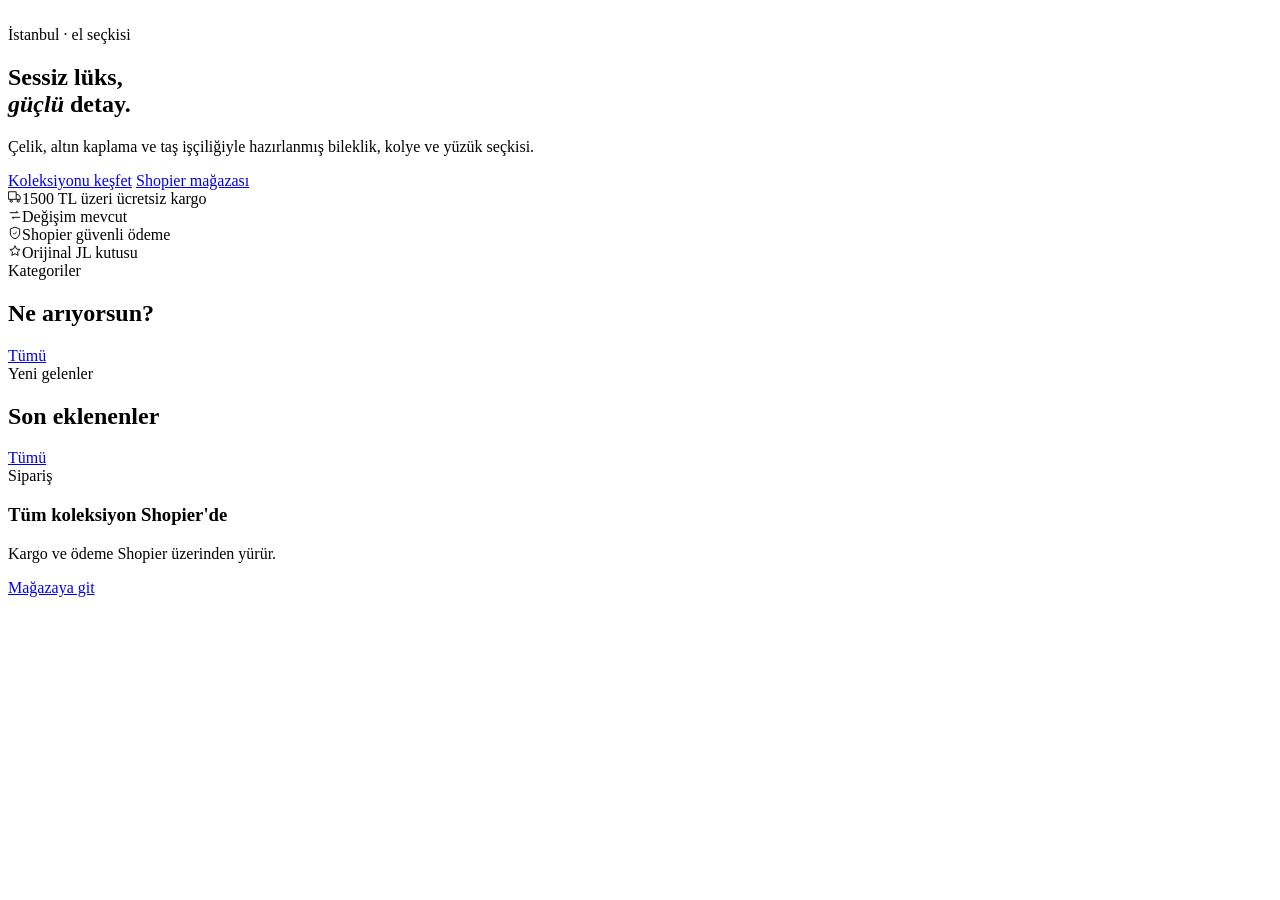
==== index.html @ e1771c8d "Add files via upload" ====
<!DOCTYPE html>
<html lang="tr">
<head>
<meta charset="utf-8">
<meta name="viewport" content="width=device-width, initial-scale=1">
<title>JettLuxe Premium — Bileklik, kolye ve yüzük seçkisi</title>
<meta name="description" content="JettLuxe Premium: çelik ve altın kaplama bileklik, kolye, yüzük. Shopier güvenli ödeme, 1500 TL üzeri ücretsiz kargo, değişim mevcut.">
<link rel="icon" href="https://cdn.shopier.app/logo_234/jettluxe_b86499b43bdf56d7e2f80069fc2dd0ce.png">
<link rel="preconnect" href="https://fonts.googleapis.com">
<link rel="preconnect" href="https://fonts.gstatic.com" crossorigin>
<link href="https://fonts.googleapis.com/css2?family=Playfair+Display:ital,wght@0,400;0,500;1,400&family=Inter:wght@300;400;500;600&display=swap" rel="stylesheet">
<link rel="stylesheet" href="/assets/style.css">
</head>
<body data-page="home">
<div id="hdr"></div>
<main>
  <section class="hero">
    <img class="bgimg" src="https://cdn.shopier.app/pictures_large/jettluxe_e9b9df04c0523e3d3bd418f8365017af.jpeg" alt="">
    <div class="veil"></div>
    <div class="in">
      <div class="eyebrow">İstanbul · el seçkisi</div>
      <h1 class="serif">Sessiz lüks,<br><em>güçlü</em> detay.</h1>
      <p>Çelik, altın kaplama ve taş işçiliğiyle hazırlanmış bileklik, kolye ve yüzük seçkisi.</p>
      <div class="cta">
        <a class="btn btn-gold" href="/koleksiyon">Koleksiyonu keşfet</a>
        <a class="btn btn-ghost" href="https://www.shopier.com/jettluxe" target="_blank" rel="noopener">Shopier mağazası</a>
      </div>
    </div>
  </section>

  <div class="trust">
    <div><svg width="14" height="14" viewBox="0 0 24 24" fill="none" stroke="currentColor" stroke-width="1.6"><path d="M1 3h13v13H1zM14 8h4l3 4v4h-7"/><circle cx="5.5" cy="19" r="2"/><circle cx="17.5" cy="19" r="2"/></svg>1500 TL üzeri ücretsiz kargo</div>
    <div><svg width="14" height="14" viewBox="0 0 24 24" fill="none" stroke="currentColor" stroke-width="1.6"><path d="M3 8h14l-3-3M21 16H7l3 3"/></svg>Değişim mevcut</div>
    <div><svg width="14" height="14" viewBox="0 0 24 24" fill="none" stroke="currentColor" stroke-width="1.6"><path d="M12 2l8 3v7c0 5-3.5 8.5-8 10-4.5-1.5-8-5-8-10V5z"/><path d="M9 12l2 2 4-4"/></svg>Shopier güvenli ödeme</div>
    <div><svg width="14" height="14" viewBox="0 0 24 24" fill="none" stroke="currentColor" stroke-width="1.6"><path d="M12 3l2.6 5.6 6.1.8-4.5 4.2 1.2 6-5.4-3-5.4 3 1.2-6L3.3 9.4l6.1-.8z"/></svg>Orijinal JL kutusu</div>
  </div>

  <section class="sec wrap">
    <div class="sec-head">
      <div><div class="eyebrow">Kategoriler</div><h2>Ne arıyorsun?</h2></div>
      <a href="/koleksiyon">Tümü</a>
    </div>
    <div class="cats" id="cats"></div>
  </section>

  <div class="rule"></div>

  <section class="sec wrap">
    <div class="sec-head">
      <div><div class="eyebrow">Yeni gelenler</div><h2>Son eklenenler</h2></div>
      <a href="/koleksiyon">Tümü</a>
    </div>
    <div class="grid" id="newest"></div>
  </section>

  <section class="band">
    <div class="eyebrow">Sipariş</div>
    <h3 class="serif">Tüm koleksiyon Shopier'de</h3>
    <p>Kargo ve ödeme Shopier üzerinden yürür.</p>
    <a class="btn btn-gold" href="https://www.shopier.com/jettluxe" target="_blank" rel="noopener">Mağazaya git</a>
  </section>
</main>
<div id="ftr"></div>
<script src="/assets/data.js"></script>
<script src="/assets/app.js"></script>
<script>boot(home);</script>
</body>
</html>
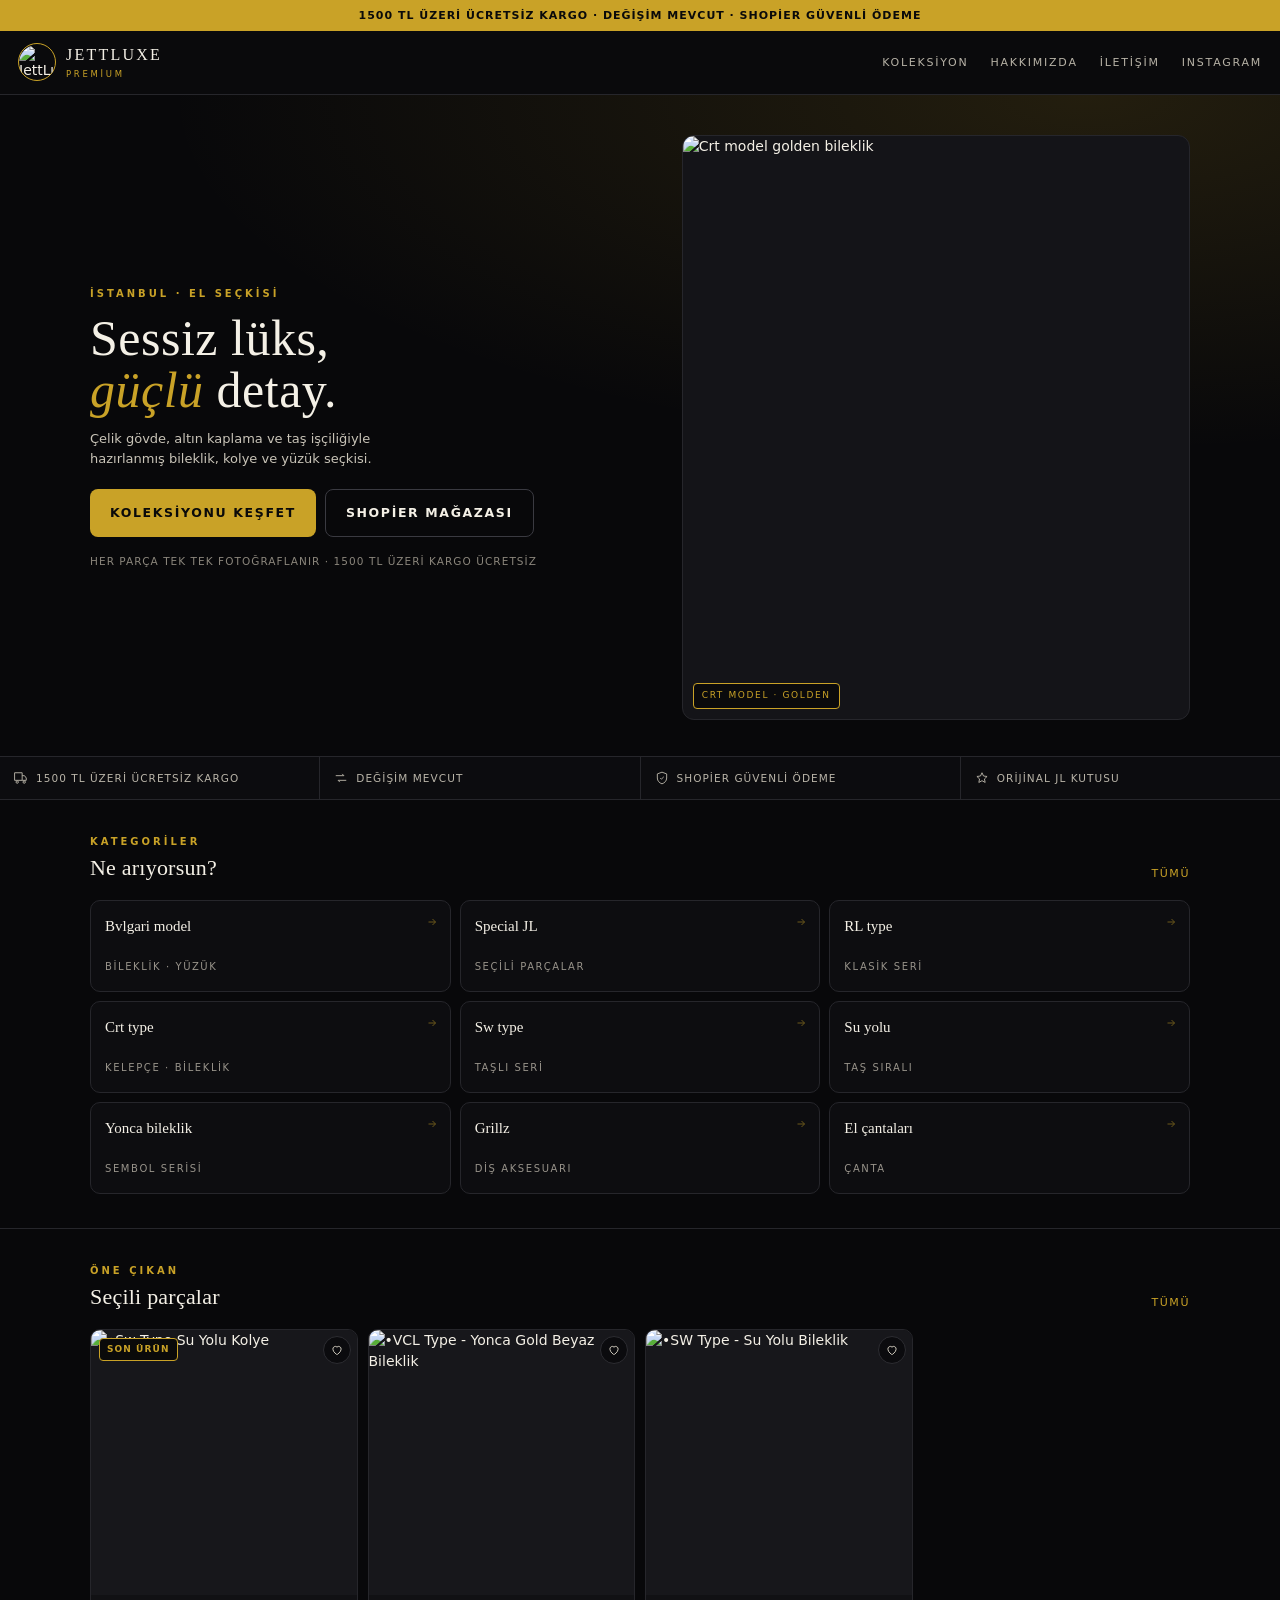
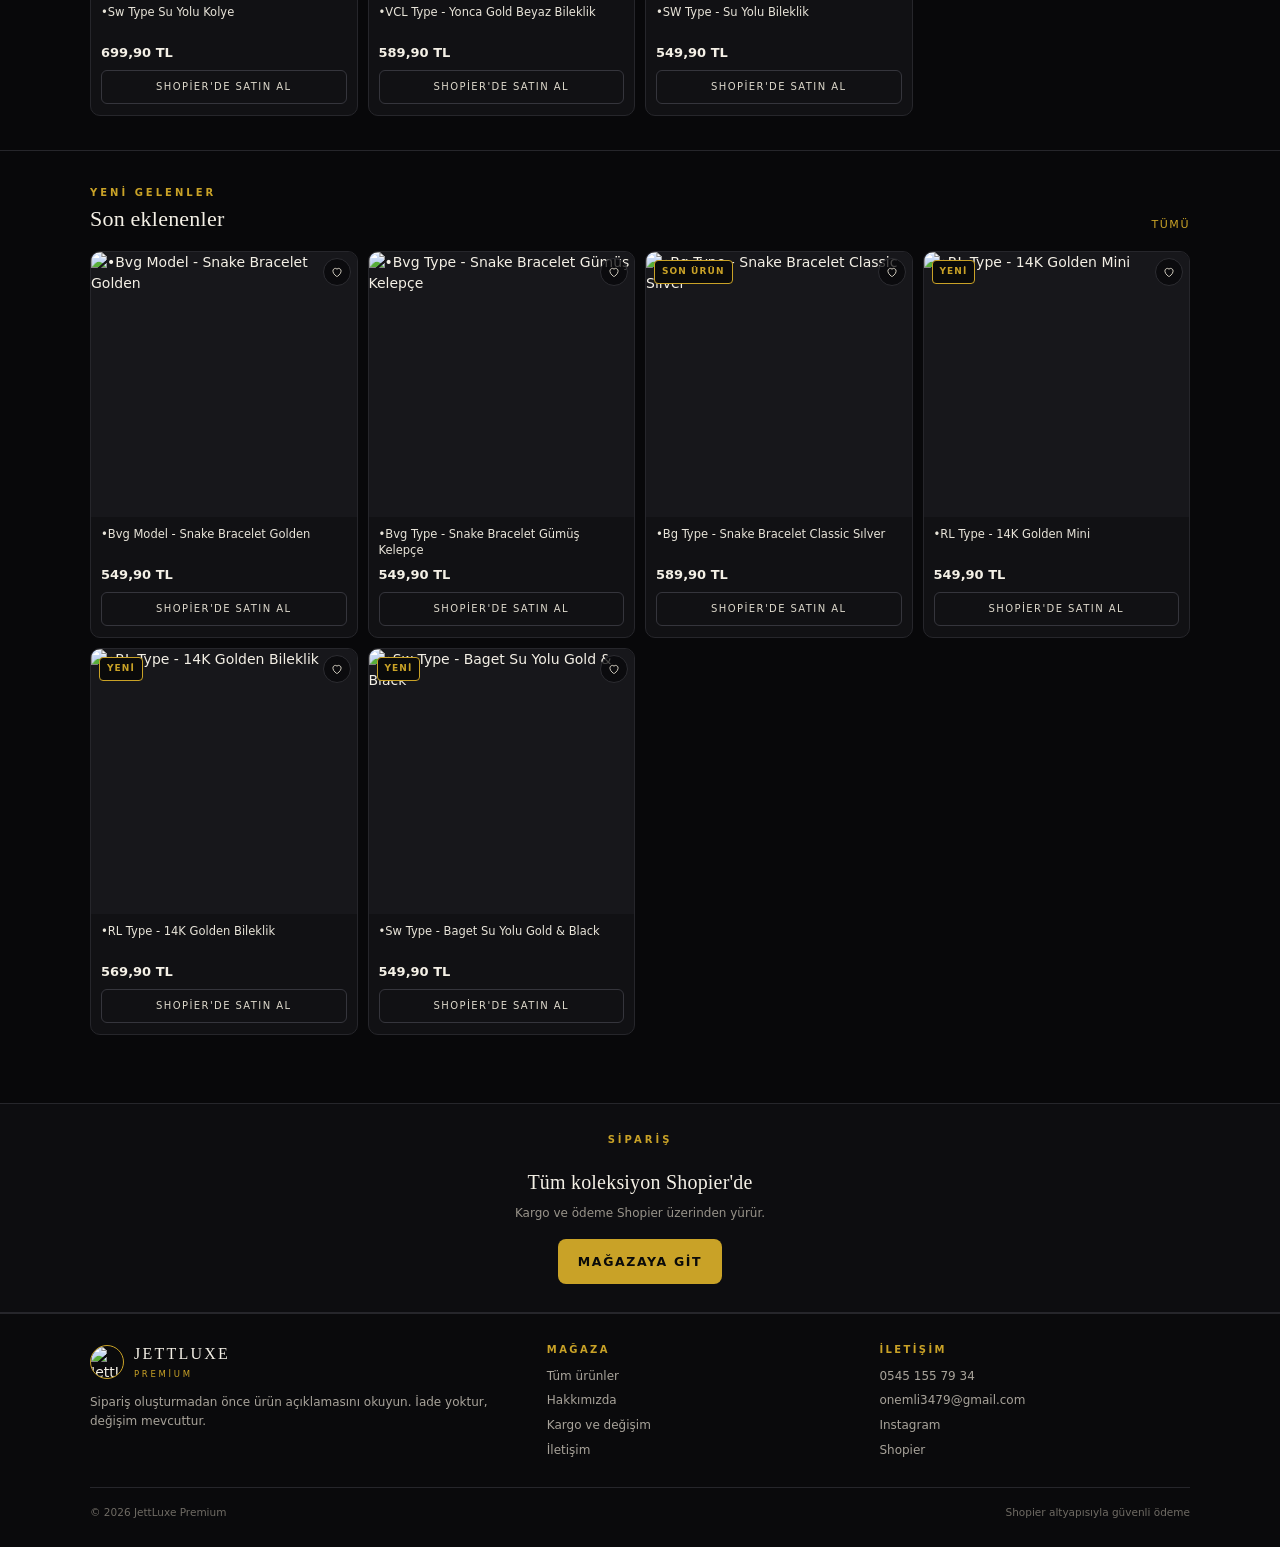
==== commit 3811e153: "Update index.html" ====
--- a/index.html
+++ b/index.html
@@ -15,16 +15,21 @@
 <div id="hdr"></div>
 <main>
   <section class="hero">
-    <img class="bgimg" src="https://cdn.shopier.app/pictures_large/jettluxe_e9b9df04c0523e3d3bd418f8365017af.jpeg" alt="">
-    <div class="veil"></div>
-    <div class="in">
-      <div class="eyebrow">İstanbul · el seçkisi</div>
-      <h1 class="serif">Sessiz lüks,<br><em>güçlü</em> detay.</h1>
-      <p>Çelik, altın kaplama ve taş işçiliğiyle hazırlanmış bileklik, kolye ve yüzük seçkisi.</p>
-      <div class="cta">
-        <a class="btn btn-gold" href="/koleksiyon">Koleksiyonu keşfet</a>
-        <a class="btn btn-ghost" href="https://www.shopier.com/jettluxe" target="_blank" rel="noopener">Shopier mağazası</a>
+    <div class="hero-grid">
+      <div class="hero-txt">
+        <div class="eyebrow">İstanbul · el seçkisi</div>
+        <h1 class="serif">Sessiz lüks,<br><em>güçlü</em> detay.</h1>
+        <p>Çelik gövde, altın kaplama ve taş işçiliğiyle hazırlanmış bileklik, kolye ve yüzük seçkisi.</p>
+        <div class="cta">
+          <a class="btn btn-gold" href="/koleksiyon">Koleksiyonu keşfet</a>
+          <a class="btn btn-ghost" href="https://www.shopier.com/jettluxe" target="_blank" rel="noopener">Shopier mağazası</a>
+        </div>
+        <div class="hero-note">Her parça tek tek fotoğraflanır · 1500 TL üzeri kargo ücretsiz</div>
       </div>
+      <a class="hero-art" href="/urun?id=50888064">
+        <img src="https://cdn.shopier.app/scaledoriginal/jettluxe_ddeecea54806fc763a64a87a7d476260.jpeg" alt="Crt model golden bileklik">
+        <span class="hero-tag">Crt model · golden</span>
+      </a>
     </div>
   </section>
 
@@ -41,6 +46,16 @@
       <a href="/koleksiyon">Tümü</a>
     </div>
     <div class="cats" id="cats"></div>
+  </section>
+
+  <div class="rule"></div>
+
+  <section class="sec wrap">
+    <div class="sec-head">
+      <div><div class="eyebrow">Öne çıkan</div><h2>Seçili parçalar</h2></div>
+      <a href="/koleksiyon">Tümü</a>
+    </div>
+    <div class="grid" id="featured"></div>
   </section>
 
   <div class="rule"></div>
@@ -65,4 +80,4 @@
 <script src="/assets/app.js"></script>
 <script>boot(home);</script>
 </body>
-</html>+</html>
--- a/assets/style.css
+++ b/assets/style.css
@@ -0,0 +1,118 @@
+:root{--gold:#C9A227;--gold-soft:#E4C766;--bg:#08080A;--card:#111114;--line:#26262B;--txt:#F4F0E6;--muted:#98938A}
+*{box-sizing:border-box}
+html{scroll-behavior:smooth}
+body{margin:0;background:var(--bg);color:var(--txt);font-family:Inter,system-ui,sans-serif;font-size:14px;line-height:1.55;-webkit-font-smoothing:antialiased}
+img{display:block;max-width:100%}
+a{color:inherit;text-decoration:none}
+button{font-family:inherit;cursor:pointer;border:none;background:none;color:inherit}
+.serif,h1,h2,h3{font-family:'Playfair Display',Georgia,serif;font-weight:400;letter-spacing:.01em}
+.wrap{padding:0 18px;max-width:1100px;margin:0 auto}
+.muted{color:var(--muted)}
+.ann{background:var(--gold);color:#0a0a0a;font-size:11px;letter-spacing:.09em;text-transform:uppercase;font-weight:600;text-align:center;padding:7px 10px}
+header{position:sticky;top:0;z-index:50;display:flex;align-items:center;justify-content:space-between;padding:12px 18px;border-bottom:1px solid var(--line);background:rgba(11,11,13,.96);backdrop-filter:blur(8px)}
+.brand{display:flex;align-items:center;gap:10px}
+.brand img{width:38px;height:38px;border-radius:50%;object-fit:cover;border:1px solid var(--gold)}
+.brand b{font-family:'Playfair Display',serif;font-weight:500;font-size:16px;letter-spacing:.14em}
+.brand small{display:block;font-size:8.5px;letter-spacing:.32em;color:var(--gold);text-transform:uppercase;margin-top:1px}
+.burger{width:38px;height:34px;display:grid;place-items:center;border:1px solid var(--line);border-radius:8px}
+nav.desk{display:none}
+.drawer{display:none;border-bottom:1px solid var(--line);background:#0d0d10}
+.drawer.open{display:block}
+.drawer a{display:flex;justify-content:space-between;padding:13px 18px;border-bottom:1px solid #1a1a1e;font-size:13.5px;letter-spacing:.04em}
+.drawer a:last-child{border-bottom:none}
+.drawer a span{color:var(--gold)}
+.btn{display:inline-flex;align-items:center;justify-content:center;gap:8px;padding:13px 20px;font-size:12.5px;font-weight:600;letter-spacing:.13em;text-transform:uppercase;border-radius:8px;transition:.18s}
+.btn-gold{background:var(--gold);color:#0a0a0a}
+.btn-gold:hover{background:var(--gold-soft)}
+.btn-ghost{border:1px solid #3a3a41;color:var(--txt)}
+.btn-ghost:hover{border-color:var(--gold);color:var(--gold)}
+.btn-block{width:100%}
+.eyebrow{font-size:10px;letter-spacing:.3em;text-transform:uppercase;color:var(--gold);font-weight:600}
+.sec{padding:34px 0}
+.sec-head{display:flex;align-items:flex-end;justify-content:space-between;gap:12px;margin-bottom:18px}
+.sec-head h2{font-size:22px;line-height:1.2;margin:6px 0 0}
+.sec-head a{font-size:11px;letter-spacing:.14em;text-transform:uppercase;color:var(--gold);white-space:nowrap}
+.rule{height:1px;background:var(--line)}
+.hero{padding:26px 18px 24px;border-bottom:1px solid var(--line);background:radial-gradient(120% 90% at 85% 0%,rgba(201,162,39,.14),transparent 60%)}
+.hero-grid{display:grid;gap:22px}
+.hero h1{font-size:38px;line-height:1.03;margin:12px 0 10px}
+.hero h1 em{font-style:italic;color:var(--gold)}
+.hero p{font-size:13px;color:#c9c4b8;max-width:340px}
+.hero .cta{display:flex;gap:9px;margin-top:20px;flex-wrap:wrap}
+.hero-note{margin-top:16px;font-size:10.5px;letter-spacing:.1em;text-transform:uppercase;color:#8b867c}
+.hero-art{position:relative;display:block;border:1px solid var(--line);border-radius:12px;overflow:hidden;aspect-ratio:4/5;background:#141418}
+.hero-art img{width:100%;height:100%;object-fit:cover}
+.hero-tag{position:absolute;left:10px;bottom:10px;font-size:9px;letter-spacing:.18em;text-transform:uppercase;background:rgba(8,8,10,.82);border:1px solid var(--gold);color:var(--gold);padding:5px 8px;border-radius:4px}
+.trust{display:grid;grid-template-columns:repeat(2,1fr);gap:1px;background:var(--line);border-bottom:1px solid var(--line)}
+.trust div{background:#0c0c0f;padding:13px 14px;font-size:10.5px;letter-spacing:.1em;text-transform:uppercase;color:#b9b4a8;display:flex;gap:8px;align-items:center}
+.trust svg{flex:0 0 14px}
+.cats{display:grid;grid-template-columns:repeat(2,1fr);gap:9px}
+.cat{position:relative;border:1px solid var(--line);border-radius:10px;padding:16px 14px;background:#0d0d10;display:flex;flex-direction:column;justify-content:space-between;min-height:92px;transition:.18s}
+.cat:hover{border-color:var(--gold);background:#131317}
+.cat b{font-family:'Playfair Display',serif;font-weight:400;font-size:15px;line-height:1.25}
+.cat small{font-size:10px;letter-spacing:.16em;text-transform:uppercase;color:var(--muted);margin-top:10px}
+.cat span.arw{position:absolute;top:12px;right:12px;color:var(--gold);opacity:.5}
+.filters{display:flex;gap:8px;overflow-x:auto;padding:0 0 14px;scrollbar-width:none}
+.filters::-webkit-scrollbar{display:none}
+.chip{flex:0 0 auto;border:1px solid var(--line);border-radius:99px;padding:8px 14px;font-size:11px;letter-spacing:.09em;text-transform:uppercase;color:#b7b2a6;white-space:nowrap;background:#0d0d10}
+.chip.on{background:var(--gold);border-color:var(--gold);color:#0a0a0a;font-weight:600}
+.toolbar{display:flex;gap:9px;padding-bottom:16px}
+.search{flex:1;display:flex;align-items:center;gap:8px;border:1px solid var(--line);border-radius:8px;padding:0 11px;background:#0d0d10}
+.search input{flex:1;background:none;border:none;outline:none;color:var(--txt);font-size:12.5px;padding:11px 0;font-family:inherit}
+select{background:#0d0d10;border:1px solid var(--line);border-radius:8px;color:#b7b2a6;font-size:11.5px;padding:0 8px;font-family:inherit;outline:none}
+.grid{display:grid;grid-template-columns:repeat(2,1fr);gap:10px}
+.card{border:1px solid var(--line);border-radius:10px;overflow:hidden;background:var(--card);display:flex;flex-direction:column;transition:.18s}
+.card:hover{border-color:#3d3d44}
+.thumb{position:relative;aspect-ratio:1/1;background:#17171b;overflow:hidden}
+.thumb img{width:100%;height:100%;object-fit:cover;transition:transform .5s}
+.card:hover .thumb img{transform:scale(1.05)}
+.badge{position:absolute;top:8px;left:8px;background:#0a0a0a;border:1px solid var(--gold);color:var(--gold);font-size:9px;letter-spacing:.12em;text-transform:uppercase;padding:4px 7px;border-radius:4px;font-weight:600}
+.fav{position:absolute;top:6px;right:6px;width:28px;height:28px;display:grid;place-items:center;border-radius:50%;background:rgba(8,8,10,.72);border:1px solid #2c2c31;color:#cfcabd}
+.fav.on{color:var(--gold);border-color:var(--gold)}
+.card .body{padding:10px 10px 11px;display:flex;flex-direction:column;gap:7px;flex:1}
+.card .nm{font-size:11.5px;line-height:1.35;color:#e8e4d9;min-height:31px}
+.card .pr{font-size:13px;font-weight:600}
+.card .buy{margin-top:auto;border:1px solid #35353c;border-radius:6px;padding:8px;font-size:10px;letter-spacing:.14em;text-transform:uppercase;text-align:center;color:#ded9cc}
+.card .buy:hover{background:var(--gold);border-color:var(--gold);color:#0a0a0a;font-weight:600}
+.detail-img{aspect-ratio:1/1;background:#141418;border-radius:10px;overflow:hidden}
+.detail-img img{width:100%;height:100%;object-fit:cover}
+.pmeta{padding:18px 0}
+.pmeta h1{font-size:24px;line-height:1.2;margin:9px 0 8px}
+.price{font-size:24px;font-weight:600}
+.kvgrid{display:grid;gap:8px;margin:16px 0}
+.kv{display:flex;gap:10px;align-items:flex-start;font-size:12px;color:#bcb7ab;border:1px solid var(--line);border-radius:8px;padding:11px 12px;background:#0d0d10}
+.kv svg{flex:0 0 15px;margin-top:2px;color:var(--gold)}
+.page-hd{padding:30px 0 18px;border-bottom:1px solid var(--line)}
+.page-hd h1{font-size:30px;line-height:1.1;margin-top:10px}
+.prose{padding:20px 0;font-size:13.5px;color:#c4bfb3;line-height:1.75}
+.prose p+p{margin-top:14px}
+.prose h3{font-size:17px;color:var(--txt);margin:22px 0 8px}
+.prose ul{margin:10px 0 0 16px}
+.prose li{margin-bottom:7px}
+.band{background:#0d0d10;border-top:1px solid var(--line);border-bottom:1px solid var(--line);padding:28px 18px;text-align:center;margin-top:34px}
+.band h3{font-size:20px;margin-bottom:6px}
+.band p{font-size:12px;color:var(--muted);margin:0 0 16px}
+footer{padding:28px 18px 26px;background:#0a0a0c;border-top:1px solid var(--line)}
+footer .cols{display:grid;gap:22px;margin-bottom:22px;max-width:1100px;margin-left:auto;margin-right:auto}
+footer h4{font-size:10px;letter-spacing:.24em;text-transform:uppercase;color:var(--gold);margin:0 0 9px}
+footer a,footer p{font-size:12px;color:#a8a39a;display:block;margin-bottom:6px}
+footer a:hover{color:var(--txt)}
+.fbot{border-top:1px solid var(--line);padding-top:16px;display:flex;flex-wrap:wrap;gap:8px;justify-content:space-between;font-size:10.5px;color:#6f6b64;max-width:1100px;margin:0 auto}
+@media(min-width:640px){
+ .grid{grid-template-columns:repeat(3,1fr)}
+ .cats{grid-template-columns:repeat(3,1fr)}
+ .trust{grid-template-columns:repeat(4,1fr)}
+ .hero{padding:40px 18px 36px}
+ .hero-grid{grid-template-columns:1.05fr .95fr;align-items:center;gap:30px;max-width:1100px;margin:0 auto}
+ .hero h1{font-size:50px}
+ .hero-art{aspect-ratio:1/1.15}
+ footer .cols{grid-template-columns:1.4fr 1fr 1fr}
+ .burger{display:none}
+ nav.desk{display:flex;gap:22px}
+ nav.desk a{font-size:11px;letter-spacing:.16em;text-transform:uppercase;color:#b7b2a6}
+ nav.desk a:hover,nav.desk a.on{color:var(--gold)}
+ .drawer{display:none!important}
+ .dgrid{display:grid;grid-template-columns:1fr 1fr;gap:28px;align-items:start}
+ .detail-img{aspect-ratio:auto;min-height:100%}
+}
+@media(min-width:960px){.grid{grid-template-columns:repeat(4,1fr)}}
